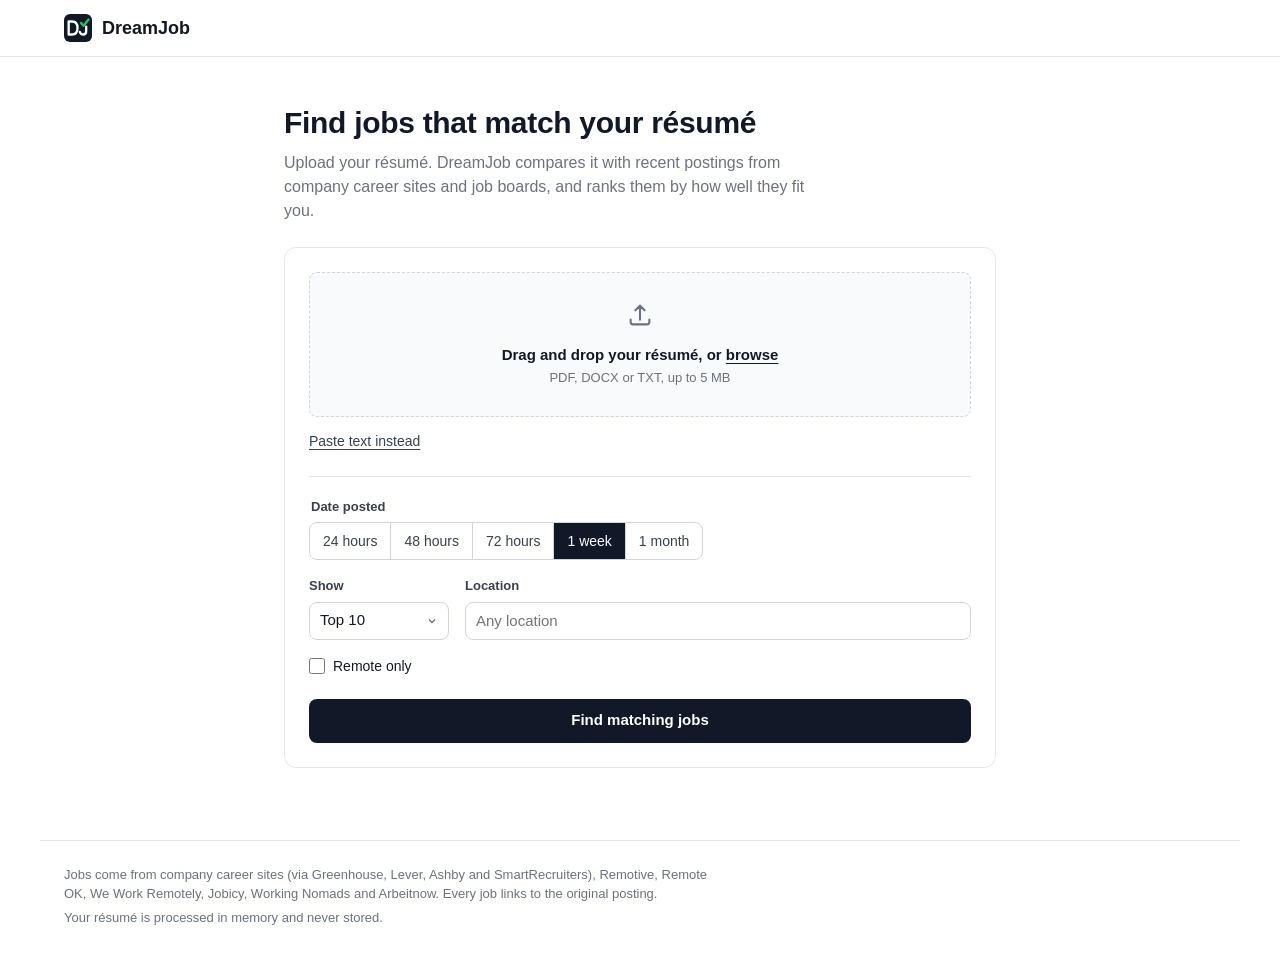
==== static/index.html @ 4cb78d2e "Initial DreamJob release" ====
<!doctype html>
<html lang="en">
<head>
  <meta charset="utf-8">
  <meta name="viewport" content="width=device-width, initial-scale=1">
  <title>DreamJob – Jobs that match your résumé</title>
  <meta name="description" content="Upload your résumé and DreamJob ranks recently posted jobs from 150+ company career sites and job boards by how well they fit you. Free, no sign-up.">
  <meta name="theme-color" content="#ffffff">
  <meta name="color-scheme" content="light">
  <meta property="og:title" content="DreamJob – Jobs that match your résumé">
  <meta property="og:description" content="Recently posted jobs, ranked against your skills and experience.">
  <meta property="og:image" content="/static/logo-512.png">
  <link rel="icon" href="/static/favicon.svg" type="image/svg+xml">
  <link rel="stylesheet" href="/static/styles.css?v=5">
</head>
<body>
  <a class="skip" href="#main">Skip to content</a>

  <header class="header">
    <div class="header-inner">
      <a class="brand" href="/" aria-label="DreamJob home">
        <img src="/static/logo.svg" width="28" height="28" alt="">
        <span>DreamJob</span>
      </a>
      <p class="index-status" id="indexStatus" aria-live="polite"></p>
    </div>
  </header>

  <main id="main">
    <!-- ======================= search ======================= -->
    <section class="search" id="searchView">
      <h1>Find jobs that match your résumé</h1>
      <p class="intro">Upload your résumé. DreamJob compares it with recent postings from company career sites and job boards, and ranks them by how well they fit you.</p>

      <form class="card" id="searchForm" novalidate>
        <div class="drop" id="drop" tabindex="0" role="button" aria-describedby="dropHint">
          <input type="file" id="file" accept=".pdf,.docx,.txt,.md" hidden>
          <svg class="drop-icon" viewBox="0 0 24 24" aria-hidden="true"><path d="M12 16V4m0 0-4 4m4-4 4 4M4 16v2a2 2 0 0 0 2 2h12a2 2 0 0 0 2-2v-2"/></svg>
          <p class="drop-title" id="dropTitle">Drag and drop your résumé, or <span class="link">browse</span></p>
          <p class="drop-hint" id="dropHint">PDF, DOCX or TXT, up to 5 MB</p>
        </div>
        <button type="button" class="text-btn" id="pasteToggle" aria-expanded="false" aria-controls="pasteWrap">Paste text instead</button>
        <div id="pasteWrap" hidden>
          <label for="pasteText" class="sr-only">Résumé text</label>
          <textarea id="pasteText" rows="7" placeholder="Paste the full text of your résumé"></textarea>
        </div>

        <div class="filters-form" data-filters="search"></div>

        <p class="error" id="formError" role="alert" hidden></p>
        <button type="submit" class="btn btn-primary btn-block" id="submitBtn">Find matching jobs</button>
      </form>
      <p class="sources-note" id="sourcesNote"></p>
    </section>

    <!-- ======================= loading ======================= -->
    <section class="loading" id="loadingView" hidden aria-live="polite">
      <div class="spinner" aria-hidden="true"></div>
      <p id="loadingText">Reading your résumé…</p>
    </section>

    <!-- ======================= results ======================= -->
    <section id="resultsView" hidden>
      <div class="filterbar">
        <div class="filterbar-inner">
          <div class="filters-bar" data-filters="results"></div>
          <button type="button" class="btn btn-secondary" id="restartBtn">New résumé</button>
        </div>
      </div>

      <div class="results-layout">
        <div class="results">
          <div class="results-head">
            <h2 id="resultsTitle">Matching jobs</h2>
            <p class="muted" id="resultsMeta"></p>
            <p class="muted small" id="resultsSources"></p>
          </div>
          <p class="error" id="resultsError" role="alert" hidden></p>
          <div class="updating" id="updating" hidden><span class="spinner spinner-sm" aria-hidden="true"></span>Updating results…</div>
          <ol class="job-list" id="jobList"></ol>
          <div class="empty" id="emptyState" hidden></div>
        </div>

        <aside class="side">
          <section class="card side-card" aria-labelledby="profileTitle">
            <h3 id="profileTitle">Your profile</h3>
            <p class="muted small">Taken from your résumé. Edit it and update the results.</p>
            <label class="field">
              <span class="label">Target role</span>
              <input id="roleInput" type="text" maxlength="80" placeholder="e.g. Data analyst">
            </label>
            <label class="field">
              <span class="label">Years of experience</span>
              <input id="yearsInput" type="number" min="0" max="50" step="0.5">
            </label>
            <div class="field">
              <span class="label" id="skillsLabel">Skills <span class="muted" id="skillCount"></span></span>
              <ul class="chips" id="skillChips" aria-labelledby="skillsLabel"></ul>
              <form class="inline-form" id="addSkillForm">
                <label for="addSkill" class="sr-only">Add a skill</label>
                <input id="addSkill" list="skillList" placeholder="Add a skill" maxlength="60">
                <datalist id="skillList"></datalist>
                <button type="submit" class="btn btn-secondary">Add</button>
              </form>
            </div>
            <button type="button" class="btn btn-primary btn-block" id="updateBtn">Update results</button>
          </section>

          <section class="card side-card" aria-labelledby="elsewhereTitle">
            <h3 id="elsewhereTitle">Search other job sites</h3>
            <p class="muted small" id="elsewhereHint">The same search, opened on each site with its own date filter.</p>
            <ul class="ext-links" id="extLinks"></ul>
          </section>
        </aside>
      </div>
    </section>
  </main>

  <footer class="footer">
    <p>Jobs come from company career sites (via Greenhouse, Lever, Ashby and SmartRecruiters), Remotive, Remote OK, We Work Remotely, Jobicy, Working Nomads and Arbeitnow. Every job links to the original posting.</p>
    <p>Your résumé is processed in memory and never stored.</p>
  </footer>

  <template id="filtersTpl">
    <fieldset class="seg-group">
      <legend class="label">Date posted</legend>
      <div class="seg" data-name="window">
        <label><input type="radio" value="24h"><span>24 hours</span></label>
        <label><input type="radio" value="48h"><span>48 hours</span></label>
        <label><input type="radio" value="72h"><span>72 hours</span></label>
        <label><input type="radio" value="1w"><span>1 week</span></label>
        <label><input type="radio" value="1m"><span>1 month</span></label>
      </div>
    </fieldset>
    <label class="field field-top">
      <span class="label">Show</span>
      <select data-name="top">
        <option value="3">Top 3</option>
        <option value="10">Top 10</option>
        <option value="20">Top 20</option>
        <option value="30">Top 30</option>
      </select>
    </label>
    <div class="field field-loc">
      <span class="label">Location</span>
      <div class="inline-form">
        <input type="text" data-name="location" maxlength="80" placeholder="Any location" aria-label="Location">
        <button type="button" class="btn btn-secondary" data-act="apply-location">Apply</button>
      </div>
    </div>
    <label class="check">
      <input type="checkbox" data-name="remote_only">
      <span>Remote only</span>
    </label>
  </template>

  <script src="/static/app.js?v=5" defer></script>
</body>
</html>
---- static/styles.css ----
/* DreamJob: clean, neutral interface. One accent colour (green) is used only for match scores. */
:root {
  --text: #111827;
  --text-2: #374151;
  --muted: #6B7280;
  --border: #E5E7EB;
  --border-strong: #D1D5DB;
  --bg: #FFFFFF;
  --subtle: #F9FAFB;
  --hover: #F3F4F6;
  --accent: #15803D;
  --accent-bg: #F0FDF4;
  --danger: #B91C1C;
  --radius: 8px;
  --font: -apple-system, BlinkMacSystemFont, "Segoe UI", Roboto, "Helvetica Neue", Arial, sans-serif;
  color-scheme: light;
}

*, *::before, *::after { box-sizing: border-box; }
html { -webkit-text-size-adjust: 100%; }
body { margin: 0; background: var(--bg); color: var(--text); font: 400 15px/1.5 var(--font); -webkit-font-smoothing: antialiased; }
h1, h2, h3 { margin: 0; color: var(--text); letter-spacing: -0.01em; }
a { color: inherit; }
button, input, select, textarea { font: inherit; color: inherit; }
[hidden] { display: none !important; }
.sr-only { position: absolute; width: 1px; height: 1px; overflow: hidden; clip: rect(0 0 0 0); white-space: nowrap; }
.skip { position: absolute; left: -999px; top: 8px; background: var(--bg); padding: 8px 12px; border: 1px solid var(--border); border-radius: var(--radius); z-index: 50; }
.skip:focus { left: 16px; }
:focus-visible { outline: 2px solid var(--text); outline-offset: 2px; }
.muted { color: var(--muted); }
.small { font-size: 13px; }

/* ------------------------------------------------ header */
.header { border-bottom: 1px solid var(--border); background: var(--bg); }
.header-inner { max-width: 1200px; margin: 0 auto; padding: 14px 24px; display: flex; align-items: center; justify-content: space-between; gap: 16px; }
.brand { display: inline-flex; align-items: center; gap: 10px; text-decoration: none; font-weight: 700; font-size: 18px; }
.index-status { margin: 0; color: var(--muted); font-size: 13px; text-align: right; }

main { min-height: calc(100vh - 160px); }

/* ------------------------------------------------ controls */
.btn {
  display: inline-flex; align-items: center; justify-content: center; gap: 6px;
  height: 38px; padding: 0 14px; border-radius: var(--radius); border: 1px solid transparent;
  font-size: 14px; font-weight: 600; cursor: pointer; text-decoration: none; white-space: nowrap;
  transition: background-color .12s, border-color .12s;
}
.btn-primary { background: var(--text); color: #fff; }
.btn-primary:hover { background: #000; }
.btn-primary:disabled { opacity: .55; cursor: progress; }
.btn-secondary { background: var(--bg); border-color: var(--border-strong); color: var(--text); }
.btn-secondary:hover { background: var(--hover); }
.btn-block { width: 100%; height: 44px; font-size: 15px; }
.text-btn { background: none; border: 0; padding: 4px 0; cursor: pointer; color: var(--text-2); font-size: 14px; font-weight: 500; text-decoration: underline; text-underline-offset: 3px; }
.text-btn:hover { color: var(--text); }

.label { display: block; font-size: 13px; font-weight: 600; color: var(--text-2); margin-bottom: 6px; }
.field { display: block; margin: 0; }
input[type="text"], input[type="number"], select, textarea {
  width: 100%; height: 38px; padding: 0 10px; border: 1px solid var(--border-strong);
  border-radius: var(--radius); background: var(--bg);
}
textarea { height: auto; padding: 10px; resize: vertical; min-height: 140px; margin-top: 8px; }
select { padding-right: 28px; cursor: pointer; appearance: none;
  background: var(--bg) url("data:image/svg+xml,%3Csvg xmlns='http://www.w3.org/2000/svg' width='12' height='12' viewBox='0 0 24 24' fill='none' stroke='%236B7280' stroke-width='2.5'%3E%3Cpath d='m6 9 6 6 6-6'/%3E%3C/svg%3E") no-repeat right 10px center; }
input:focus, select:focus, textarea:focus { outline: none; border-color: var(--text); box-shadow: 0 0 0 1px var(--text); }
.inline-form { display: flex; gap: 8px; }
.inline-form input { flex: 1; min-width: 0; }

.check { display: inline-flex; align-items: center; gap: 8px; font-size: 14px; font-weight: 500; cursor: pointer; height: 38px; }
.check input { width: 16px; height: 16px; accent-color: var(--text); cursor: pointer; margin: 0; }

/* segmented control */
.seg-group { border: 0; padding: 0; margin: 0; min-width: 0; }
.seg { display: inline-flex; border: 1px solid var(--border-strong); border-radius: var(--radius); overflow: hidden; max-width: 100%; overflow-x: auto; }
.seg label { position: relative; flex: none; }
.seg input { position: absolute; opacity: 0; inset: 0; margin: 0; cursor: pointer; }
.seg span { display: block; padding: 0 13px; line-height: 36px; font-size: 14px; font-weight: 500; color: var(--text-2); border-left: 1px solid var(--border-strong); white-space: nowrap; }
.seg label:first-child span { border-left: 0; }
.seg label:hover span { background: var(--hover); }
.seg input:checked + span { background: var(--text); color: #fff; }
.seg input:focus-visible + span { outline: 2px solid var(--text); outline-offset: -4px; }

.error { margin: 12px 0 0; padding: 10px 12px; border-radius: var(--radius); background: #FEF2F2; border: 1px solid #FECACA; color: var(--danger); font-size: 14px; }

/* ------------------------------------------------ search page */
.search { max-width: 760px; margin: 0 auto; padding: 48px 24px 56px; }
.search h1 { font-size: 30px; font-weight: 700; line-height: 1.2; }
.intro { color: var(--muted); font-size: 16px; margin: 10px 0 24px; max-width: 62ch; }
.card { background: var(--bg); border: 1px solid var(--border); border-radius: 12px; padding: 24px; }
.drop {
  border: 1.5px dashed var(--border-strong); border-radius: var(--radius); background: var(--subtle);
  padding: 28px 16px; text-align: center; cursor: pointer; transition: border-color .12s, background-color .12s;
}
.drop:hover, .drop.over { border-color: var(--text); background: var(--hover); }
.drop.has-file { border-style: solid; border-color: var(--accent); background: var(--accent-bg); }
.drop-icon { width: 28px; height: 28px; fill: none; stroke: var(--muted); stroke-width: 1.8; stroke-linecap: round; stroke-linejoin: round; }
.drop.has-file .drop-icon { stroke: var(--accent); }
.drop-title { margin: 8px 0 2px; font-weight: 600; overflow-wrap: anywhere; }
.drop-title .link { text-decoration: underline; text-underline-offset: 3px; }
.drop-hint { margin: 0; color: var(--muted); font-size: 13px; }
#pasteToggle { margin-top: 10px; }

.filters-form { display: grid; grid-template-columns: 140px 1fr; gap: 16px 16px; margin: 20px 0 4px; padding-top: 20px; border-top: 1px solid var(--border); }
.filters-form .seg-group { grid-column: 1 / -1; }
.filters-form .check { grid-column: 1 / -1; height: auto; }
.sources-note { color: var(--muted); font-size: 13px; margin: 16px 2px 0; }
.search .btn-primary { margin-top: 18px; }

/* ------------------------------------------------ loading */
.loading { padding: 120px 24px; text-align: center; color: var(--muted); }
.spinner { width: 28px; height: 28px; border: 3px solid var(--border); border-top-color: var(--text); border-radius: 50%; margin: 0 auto 14px; animation: spin .8s linear infinite; }
.spinner-sm { width: 14px; height: 14px; border-width: 2px; margin: 0; display: inline-block; }
@keyframes spin { to { transform: rotate(360deg); } }

/* ------------------------------------------------ results */
.filterbar { border-bottom: 1px solid var(--border); background: var(--bg); position: sticky; top: 0; z-index: 10; }
.filterbar-inner { max-width: 1200px; margin: 0 auto; padding: 12px 24px; display: flex; align-items: flex-end; gap: 16px; }
.filters-bar { display: flex; align-items: flex-end; gap: 14px; flex-wrap: wrap; flex: 1; min-width: 0; }
.filters-bar .field-top { width: 110px; }
.filters-bar .field-loc { width: 280px; }
#restartBtn { flex: none; }

.results-layout { max-width: 1200px; margin: 0 auto; padding: 24px; display: grid; grid-template-columns: minmax(0, 1fr) 320px; gap: 32px; align-items: start; }
.results-head { margin-bottom: 16px; }
.results-head h2 { font-size: 22px; font-weight: 700; }
.results-head p { margin: 4px 0 0; }
.updating { display: flex; align-items: center; gap: 8px; color: var(--muted); font-size: 14px; margin-bottom: 10px; }
.job-list.is-updating { opacity: .5; pointer-events: none; }

.job-list { list-style: none; margin: 0; padding: 0; display: grid; gap: 12px; }
.job { border: 1px solid var(--border); border-radius: 10px; padding: 18px 20px; background: var(--bg); }
.job:hover { border-color: var(--border-strong); }
.job-top { display: flex; justify-content: space-between; align-items: flex-start; gap: 16px; }
.job h3 { font-size: 16px; font-weight: 650; line-height: 1.35; }
.job h3 a { text-decoration: none; }
.job h3 a:hover { text-decoration: underline; text-underline-offset: 3px; }
.company { margin: 3px 0 0; color: var(--text-2); font-size: 14px; }
.company b { font-weight: 600; color: var(--text); }
.score { flex: none; font-size: 13px; font-weight: 700; padding: 4px 10px; border-radius: 999px; background: var(--hover); color: var(--text-2); white-space: nowrap; }
.score.strong { background: var(--accent-bg); color: var(--accent); }
.meta { margin: 8px 0 0; display: flex; flex-wrap: wrap; gap: 4px 16px; color: var(--muted); font-size: 13px; }
.meta .posted { color: var(--text-2); font-weight: 500; }
.badge { display: inline-block; font-size: 12px; font-weight: 600; padding: 1px 7px; border: 1px solid var(--border-strong); border-radius: 4px; color: var(--text-2); margin-left: 6px; vertical-align: 1px; }
.why { margin: 10px 0 0; font-size: 13.5px; color: var(--text-2); }
.skills { margin: 10px 0 0; display: flex; flex-wrap: wrap; gap: 6px; align-items: center; font-size: 13px; }
.skill { padding: 2px 8px; border-radius: 4px; background: var(--hover); color: var(--text); }
.skill::before { content: "✓ "; color: var(--accent); font-weight: 700; }
.missing { font-size: 13px; color: var(--muted); margin: 6px 0 0; }
.job-actions { margin-top: 14px; display: flex; align-items: center; gap: 16px; }
.job-actions .btn { height: 34px; }
.desc { margin: 10px 0 0; font-size: 14px; color: var(--text-2); max-width: 75ch; }

.empty { border: 1px dashed var(--border-strong); border-radius: 10px; padding: 40px 24px; text-align: center; }
.empty h3 { font-size: 17px; }
.empty p { color: var(--muted); margin: 6px auto 16px; max-width: 48ch; }
.empty .btn { margin: 4px; }

.side { display: grid; gap: 16px; position: sticky; top: 92px; }
.side-card { padding: 18px; display: grid; gap: 14px; }
.side-card h3 { font-size: 15px; font-weight: 700; }
.side-card > p { margin: -8px 0 0; }
.chips { list-style: none; margin: 0 0 8px; padding: 0; display: flex; flex-wrap: wrap; gap: 6px; max-height: 220px; overflow: auto; }
.chips li { display: inline-flex; align-items: center; gap: 2px; padding: 2px 2px 2px 8px; border: 1px solid var(--border); border-radius: 4px; font-size: 13px; background: var(--subtle); }
.chips button { width: 20px; height: 20px; border: 0; background: none; border-radius: 3px; color: var(--muted); cursor: pointer; font-size: 15px; line-height: 1; }
.chips button:hover { background: var(--border); color: var(--text); }
.ext-links { list-style: none; margin: 0; padding: 0; display: grid; gap: 8px; }
.ext-links a { display: flex; justify-content: space-between; align-items: center; padding: 9px 12px; border: 1px solid var(--border); border-radius: var(--radius); text-decoration: none; font-size: 14px; font-weight: 500; }
.ext-links a:hover { background: var(--hover); border-color: var(--border-strong); }
.ext-links a span { color: var(--muted); font-size: 12px; font-weight: 400; }

/* ------------------------------------------------ footer */
.footer { border-top: 1px solid var(--border); color: var(--muted); font-size: 13px; padding: 20px 24px 28px; max-width: 1200px; margin: 0 auto; }
.footer p { margin: 4px 0; max-width: 90ch; }

/* ------------------------------------------------ responsive */
@media (max-width: 1000px) {
  .results-layout { grid-template-columns: 1fr; }
  .side { position: static; }
  .filterbar { position: static; }
  .filterbar-inner { flex-direction: column; align-items: stretch; }
  .filters-bar .field-loc { width: 100%; }
}
@media (max-width: 600px) {
  .header-inner, .results-layout, .filterbar-inner { padding-left: 16px; padding-right: 16px; }
  .search { padding: 28px 16px 40px; }
  .search h1 { font-size: 24px; }
  .card { padding: 16px; }
  .index-status { max-width: 18ch; font-size: 12px; }
  .filters-form { grid-template-columns: 1fr; }
  .seg { display: grid; grid-template-columns: repeat(5, 1fr); width: 100%; }
  .seg span { padding: 0 4px; font-size: 13px; text-align: center; }
  .filters-bar { display: grid; grid-template-columns: 1fr 1fr; gap: 12px; }
  .filters-bar .seg-group, .filters-bar .field-loc { grid-column: 1 / -1; }
  .filters-bar .field-top { width: auto; }
  .filters-bar .check { align-self: end; }
  #restartBtn { align-self: flex-start; }
  .index-status .upd { display: none; }
  .job { padding: 16px; }
  .job-top { flex-direction: column-reverse; gap: 6px; }
}
@media (prefers-reduced-motion: reduce) { .spinner { animation-duration: 2s; } }
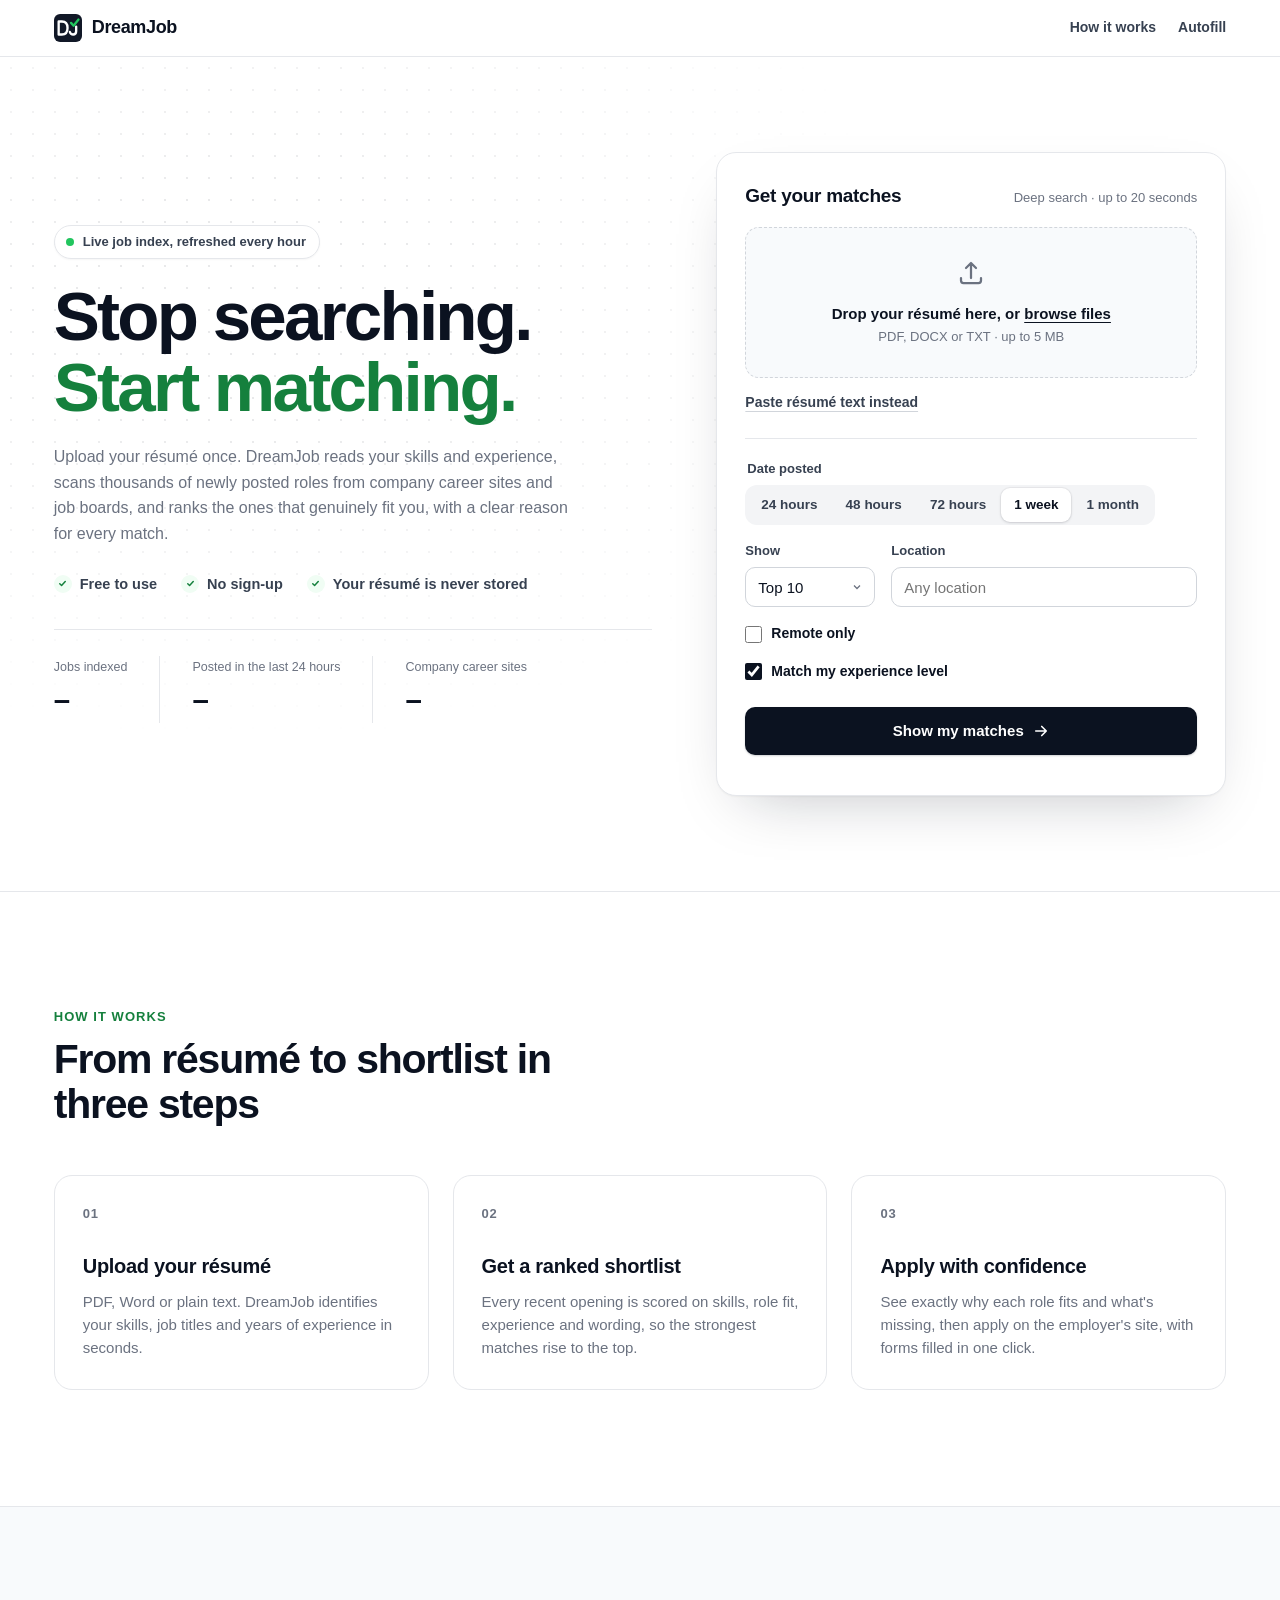
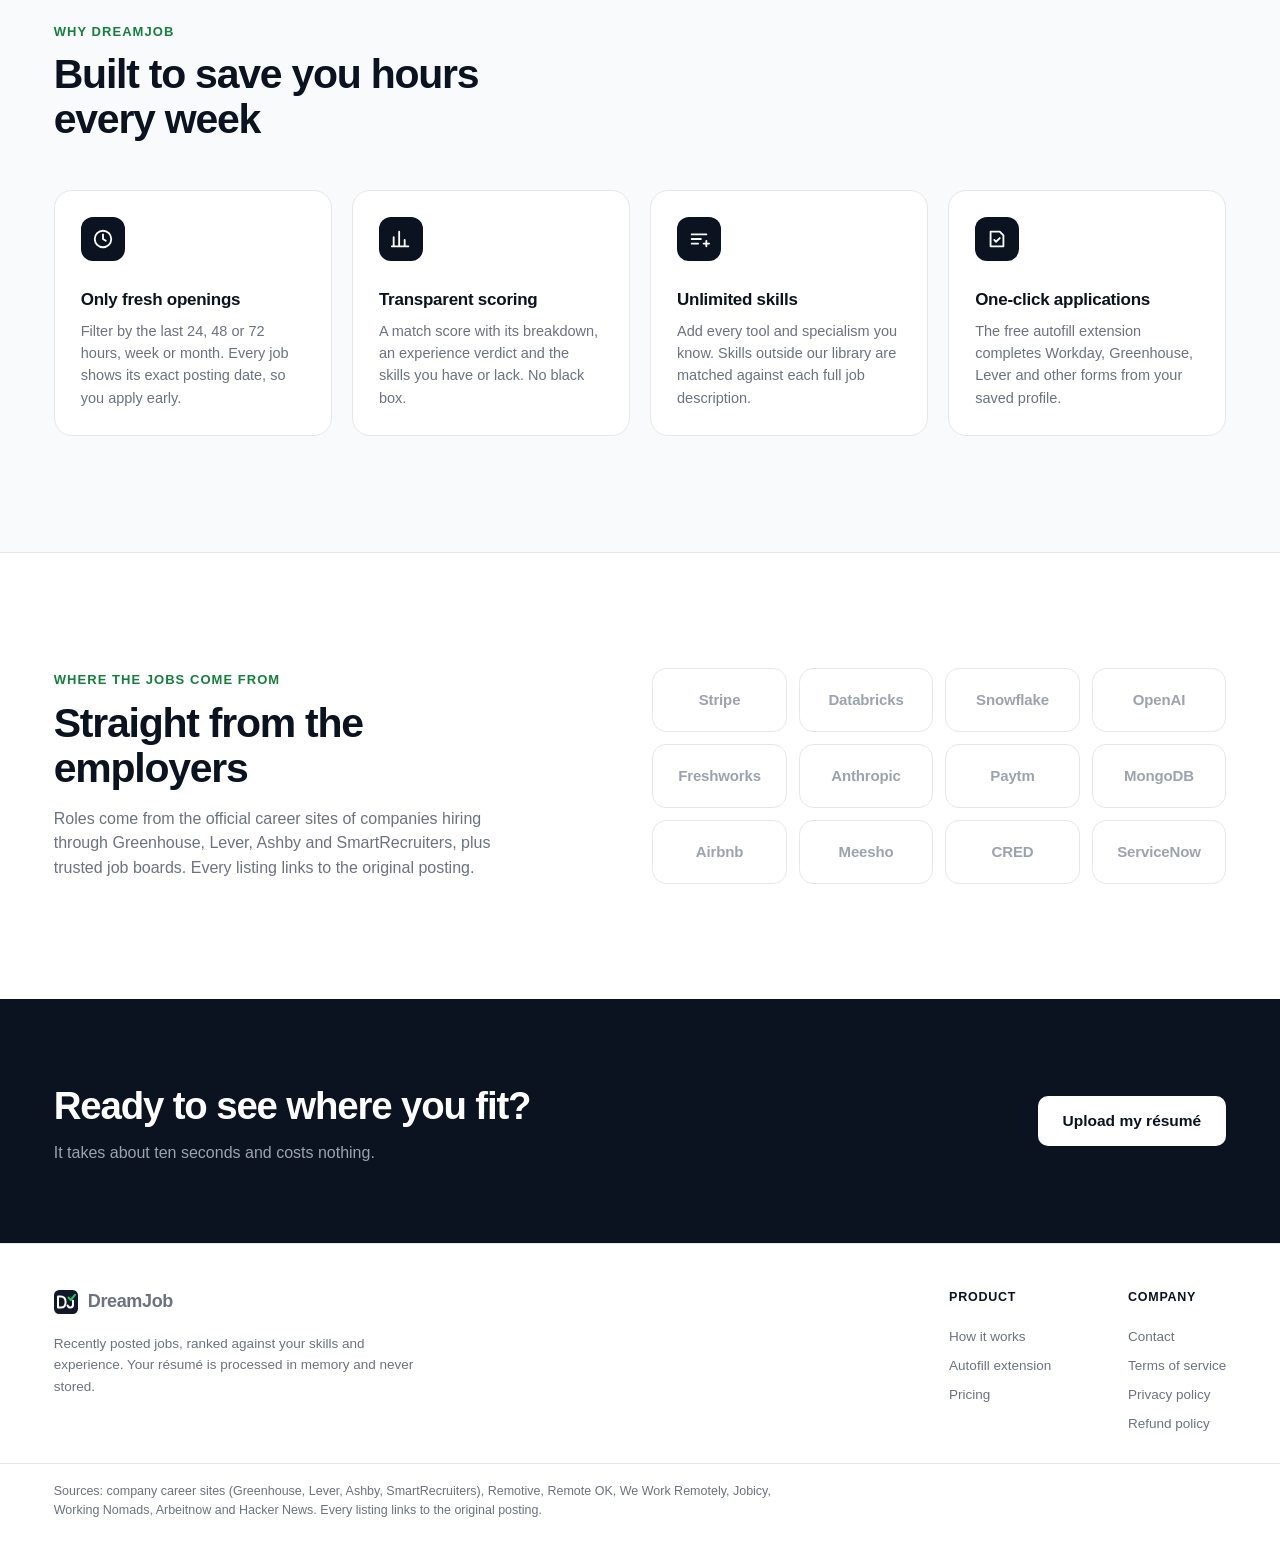
==== commit eb231591: "DreamJob 2.0: deep search across job portals, experience matching, new landing page, autofill, payme" ====
--- a/static/index.html
+++ b/static/index.html
@@ -4,14 +4,14 @@
   <meta charset="utf-8">
   <meta name="viewport" content="width=device-width, initial-scale=1">
   <title>DreamJob – Jobs that match your résumé</title>
-  <meta name="description" content="Upload your résumé and DreamJob ranks recently posted jobs from 150+ company career sites and job boards by how well they fit you. Free, no sign-up.">
+  <meta name="description" content="Upload your résumé and DreamJob ranks recently posted jobs from 180+ company career sites and job boards by how well they fit you. Free, no sign-up.">
   <meta name="theme-color" content="#ffffff">
   <meta name="color-scheme" content="light">
   <meta property="og:title" content="DreamJob – Jobs that match your résumé">
   <meta property="og:description" content="Recently posted jobs, ranked against your skills and experience.">
   <meta property="og:image" content="/static/logo-512.png">
   <link rel="icon" href="/static/favicon.svg" type="image/svg+xml">
-  <link rel="stylesheet" href="/static/styles.css?v=5">
+  <link rel="stylesheet" href="/static/styles.css?v=8">
 </head>
 <body>
   <a class="skip" href="#main">Skip to content</a>
@@ -23,40 +23,138 @@
         <span>DreamJob</span>
       </a>
       <p class="index-status" id="indexStatus" aria-live="polite"></p>
+      <nav class="nav" aria-label="Main">
+        <a href="/#how" class="nav-hide-sm">How it works</a>
+        <a href="/autofill">Autofill</a>
+        <a href="/pricing" id="pricingLink" hidden>Pricing</a>
+        <button type="button" class="btn btn-secondary btn-sm" id="proBtn" hidden>Upgrade to Pro</button>
+        <span class="pro-badge" id="proBadge" hidden></span>
+      </nav>
     </div>
   </header>
 
   <main id="main">
-    <!-- ======================= search ======================= -->
-    <section class="search" id="searchView">
-      <h1>Find jobs that match your résumé</h1>
-      <p class="intro">Upload your résumé. DreamJob compares it with recent postings from company career sites and job boards, and ranks them by how well they fit you.</p>
-
-      <form class="card" id="searchForm" novalidate>
-        <div class="drop" id="drop" tabindex="0" role="button" aria-describedby="dropHint">
-          <input type="file" id="file" accept=".pdf,.docx,.txt,.md" hidden>
-          <svg class="drop-icon" viewBox="0 0 24 24" aria-hidden="true"><path d="M12 16V4m0 0-4 4m4-4 4 4M4 16v2a2 2 0 0 0 2 2h12a2 2 0 0 0 2-2v-2"/></svg>
-          <p class="drop-title" id="dropTitle">Drag and drop your résumé, or <span class="link">browse</span></p>
-          <p class="drop-hint" id="dropHint">PDF, DOCX or TXT, up to 5 MB</p>
-        </div>
-        <button type="button" class="text-btn" id="pasteToggle" aria-expanded="false" aria-controls="pasteWrap">Paste text instead</button>
-        <div id="pasteWrap" hidden>
-          <label for="pasteText" class="sr-only">Résumé text</label>
-          <textarea id="pasteText" rows="7" placeholder="Paste the full text of your résumé"></textarea>
-        </div>
-
-        <div class="filters-form" data-filters="search"></div>
-
-        <p class="error" id="formError" role="alert" hidden></p>
-        <button type="submit" class="btn btn-primary btn-block" id="submitBtn">Find matching jobs</button>
-      </form>
-      <p class="sources-note" id="sourcesNote"></p>
-    </section>
+    <!-- ======================= landing + search ======================= -->
+    <div id="searchView">
+      <section class="hero">
+        <div class="container hero-grid">
+          <div class="hero-copy">
+            <p class="eyebrow anim" style="--d:0"><span class="live-dot" aria-hidden="true"></span><span id="heroLive">Live job index, refreshed every hour</span></p>
+            <h1 class="anim" style="--d:1">Stop searching.<br><span class="h1-accent">Start matching.</span></h1>
+            <p class="lead anim" style="--d:2">Upload your résumé once. DreamJob reads your skills and experience, scans thousands of newly posted roles from company career sites and job boards, and ranks the ones that genuinely fit you, with a clear reason for every match.</p>
+            <ul class="trust anim" style="--d:3">
+              <li>Free to use</li>
+              <li>No sign-up</li>
+              <li>Your résumé is never stored</li>
+            </ul>
+            <dl class="stats anim" style="--d:4">
+              <div><dt>Jobs indexed</dt><dd id="statJobs">–</dd></div>
+              <div><dt>Posted in the last 24 hours</dt><dd id="statToday">–</dd></div>
+              <div><dt>Company career sites</dt><dd id="statCompanies">–</dd></div>
+            </dl>
+          </div>
+
+          <form class="card search-card anim" style="--d:2" id="searchForm" novalidate aria-labelledby="formTitle">
+            <div class="card-head-row">
+              <h2 id="formTitle">Get your matches</h2>
+              <span class="muted small">Deep search · up to 20 seconds</span>
+            </div>
+            <div class="drop" id="drop" tabindex="0" role="button" aria-describedby="dropHint">
+              <input type="file" id="file" accept=".pdf,.docx,.txt,.md" hidden>
+              <svg class="drop-icon" viewBox="0 0 24 24" aria-hidden="true"><path d="M12 16V4m0 0-4 4m4-4 4 4M4 16v2a2 2 0 0 0 2 2h12a2 2 0 0 0 2-2v-2"/></svg>
+              <p class="drop-title" id="dropTitle">Drop your résumé here, or <span class="link">browse files</span></p>
+              <p class="drop-hint" id="dropHint">PDF, DOCX or TXT · up to 5 MB</p>
+            </div>
+            <button type="button" class="text-btn" id="pasteToggle" aria-expanded="false" aria-controls="pasteWrap">Paste résumé text instead</button>
+            <div id="pasteWrap" hidden>
+              <label for="pasteText" class="sr-only">Résumé text</label>
+              <textarea id="pasteText" rows="7" placeholder="Paste the full text of your résumé"></textarea>
+            </div>
+
+            <div class="filters-form" data-filters="search"></div>
+
+            <p class="error" id="formError" role="alert" hidden></p>
+            <button type="submit" class="btn btn-primary btn-block btn-arrow" id="submitBtn"><span>Show my matches</span>
+              <svg viewBox="0 0 24 24" aria-hidden="true"><path d="M5 12h14m-6-6 6 6-6 6"/></svg></button>
+            <p class="sources-note" id="sourcesNote"></p>
+          </form>
+        </div>
+      </section>
+
+      <section class="section" id="how" aria-labelledby="howTitle">
+        <div class="container">
+          <p class="kicker reveal">How it works</p>
+          <h2 class="section-title reveal" id="howTitle">From résumé to shortlist in three steps</h2>
+          <ol class="steps">
+            <li class="step reveal"><span class="step-num">01</span><h3>Upload your résumé</h3>
+              <p>PDF, Word or plain text. DreamJob identifies your skills, job titles and years of experience in seconds.</p></li>
+            <li class="step reveal"><span class="step-num">02</span><h3>Get a ranked shortlist</h3>
+              <p>Every recent opening is scored on skills, role fit, experience and wording, so the strongest matches rise to the top.</p></li>
+            <li class="step reveal"><span class="step-num">03</span><h3>Apply with confidence</h3>
+              <p>See exactly why each role fits and what's missing, then apply on the employer's site, with forms filled in one click.</p></li>
+          </ol>
+        </div>
+      </section>
+
+      <section class="section section-alt" aria-labelledby="featTitle">
+        <div class="container">
+          <p class="kicker reveal">Why DreamJob</p>
+          <h2 class="section-title reveal" id="featTitle">Built to save you hours every week</h2>
+          <div class="features">
+            <article class="feature reveal">
+              <svg viewBox="0 0 24 24" aria-hidden="true"><circle cx="12" cy="12" r="9"/><path d="M12 7v5l3 2"/></svg>
+              <h3>Only fresh openings</h3>
+              <p>Filter by the last 24, 48 or 72 hours, week or month. Every job shows its exact posting date, so you apply early.</p>
+            </article>
+            <article class="feature reveal">
+              <svg viewBox="0 0 24 24" aria-hidden="true"><path d="M4 20V10m6 10V4m6 16v-7m4 7H2"/></svg>
+              <h3>Transparent scoring</h3>
+              <p>A match score with its breakdown, an experience verdict and the skills you have or lack. No black box.</p>
+            </article>
+            <article class="feature reveal">
+              <svg viewBox="0 0 24 24" aria-hidden="true"><path d="M4 7h16M4 12h10M4 17h7m9-3v6m-3-3h6"/></svg>
+              <h3>Unlimited skills</h3>
+              <p>Add every tool and specialism you know. Skills outside our library are matched against each full job description.</p>
+            </article>
+            <article class="feature reveal">
+              <svg viewBox="0 0 24 24" aria-hidden="true"><path d="M5 4h10l4 4v12H5z"/><path d="m9 13 2 2 4-4"/></svg>
+              <h3>One-click applications</h3>
+              <p>The free autofill extension completes Workday, Greenhouse, Lever and other forms from your saved profile.</p>
+            </article>
+          </div>
+        </div>
+      </section>
+
+      <section class="section" aria-labelledby="srcTitle">
+        <div class="container sources-band reveal">
+          <div>
+            <p class="kicker">Where the jobs come from</p>
+            <h2 class="section-title" id="srcTitle">Straight from the employers</h2>
+            <p class="muted">Roles come from the official career sites of companies hiring through Greenhouse, Lever, Ashby and SmartRecruiters, plus trusted job boards. Every listing links to the original posting.</p>
+          </div>
+          <ul class="logo-cloud" aria-label="Examples of companies">
+            <li>Stripe</li><li>Databricks</li><li>Snowflake</li><li>OpenAI</li><li>Freshworks</li><li>Anthropic</li>
+            <li>Paytm</li><li>MongoDB</li><li>Airbnb</li><li>Meesho</li><li>CRED</li><li>ServiceNow</li>
+          </ul>
+        </div>
+      </section>
+
+      <section class="cta-band">
+        <div class="container cta-inner reveal">
+          <div>
+            <h2>Ready to see where you fit?</h2>
+            <p>It takes about ten seconds and costs nothing.</p>
+          </div>
+          <a class="btn btn-light btn-lg" href="#searchForm" id="ctaBtn">Upload my résumé</a>
+        </div>
+      </section>
+    </div>
 
     <!-- ======================= loading ======================= -->
     <section class="loading" id="loadingView" hidden aria-live="polite">
-      <div class="spinner" aria-hidden="true"></div>
-      <p id="loadingText">Reading your résumé…</p>
+      <div class="loader" aria-hidden="true"><span></span><span></span><span></span></div>
+      <p class="loading-title" id="loadingText">Analysing your résumé…</p>
+      <p class="muted small">Matching your profile against thousands of recent openings</p>
     </section>
 
     <!-- ======================= results ======================= -->
@@ -64,19 +162,19 @@
       <div class="filterbar">
         <div class="filterbar-inner">
           <div class="filters-bar" data-filters="results"></div>
-          <button type="button" class="btn btn-secondary" id="restartBtn">New résumé</button>
+          <button type="button" class="btn btn-secondary" id="restartBtn">Upload another résumé</button>
         </div>
       </div>
 
       <div class="results-layout">
         <div class="results">
           <div class="results-head">
-            <h2 id="resultsTitle">Matching jobs</h2>
+            <h2 id="resultsTitle">Your matches</h2>
             <p class="muted" id="resultsMeta"></p>
             <p class="muted small" id="resultsSources"></p>
           </div>
           <p class="error" id="resultsError" role="alert" hidden></p>
-          <div class="updating" id="updating" hidden><span class="spinner spinner-sm" aria-hidden="true"></span>Updating results…</div>
+          <div class="updating" id="updating" hidden><span class="spinner spinner-sm" aria-hidden="true"></span>Refreshing your matches…</div>
           <ol class="job-list" id="jobList"></ol>
           <div class="empty" id="emptyState" hidden></div>
         </div>
@@ -84,7 +182,7 @@
         <aside class="side">
           <section class="card side-card" aria-labelledby="profileTitle">
             <h3 id="profileTitle">Your profile</h3>
-            <p class="muted small">Taken from your résumé. Edit it and update the results.</p>
+            <p class="muted small">Extracted from your résumé. Refine it to sharpen your matches.</p>
             <label class="field">
               <span class="label">Target role</span>
               <input id="roleInput" type="text" maxlength="80" placeholder="e.g. Data analyst">
@@ -94,21 +192,31 @@
               <input id="yearsInput" type="number" min="0" max="50" step="0.5">
             </label>
             <div class="field">
-              <span class="label" id="skillsLabel">Skills <span class="muted" id="skillCount"></span></span>
+              <div class="label-row">
+                <span class="label" id="skillsLabel">Skills <span class="muted" id="skillCount"></span></span>
+                <button type="button" class="text-btn small" id="clearSkills">Clear all</button>
+              </div>
               <ul class="chips" id="skillChips" aria-labelledby="skillsLabel"></ul>
               <form class="inline-form" id="addSkillForm">
-                <label for="addSkill" class="sr-only">Add a skill</label>
-                <input id="addSkill" list="skillList" placeholder="Add a skill" maxlength="60">
+                <label for="addSkill" class="sr-only">Add skills</label>
+                <input id="addSkill" list="skillList" placeholder="Add skills, separated by commas" maxlength="600" autocomplete="off">
                 <datalist id="skillList"></datalist>
                 <button type="submit" class="btn btn-secondary">Add</button>
               </form>
+              <p class="muted small hint">Add as many as you like. Skills outside our library are matched against each full job description.</p>
             </div>
-            <button type="button" class="btn btn-primary btn-block" id="updateBtn">Update results</button>
+            <button type="button" class="btn btn-primary btn-block" id="updateBtn">Apply changes</button>
           </section>
 
+          <section class="card side-card" aria-labelledby="fillTitle">
+            <h3 id="fillTitle">Apply faster</h3>
+            <p class="muted small">DreamJob Autofill completes Workday, Greenhouse and Lever applications from your saved profile in one click. Free for Chrome and Edge.</p>
+            <a class="btn btn-secondary" href="/autofill">Get the extension</a>
+          </section>
+
           <section class="card side-card" aria-labelledby="elsewhereTitle">
-            <h3 id="elsewhereTitle">Search other job sites</h3>
-            <p class="muted small" id="elsewhereHint">The same search, opened on each site with its own date filter.</p>
+            <h3 id="elsewhereTitle">Continue on other job sites</h3>
+            <p class="muted small" id="elsewhereHint">Your search, opened on each site with the matching date filter.</p>
             <ul class="ext-links" id="extLinks"></ul>
           </section>
         </aside>
@@ -117,9 +225,49 @@
   </main>
 
   <footer class="footer">
-    <p>Jobs come from company career sites (via Greenhouse, Lever, Ashby and SmartRecruiters), Remotive, Remote OK, We Work Remotely, Jobicy, Working Nomads and Arbeitnow. Every job links to the original posting.</p>
-    <p>Your résumé is processed in memory and never stored.</p>
+    <div class="container footer-grid">
+      <div class="footer-brand">
+        <a class="brand" href="/"><img src="/static/logo.svg" width="24" height="24" alt=""><span>DreamJob</span></a>
+        <p>Recently posted jobs, ranked against your skills and experience. Your résumé is processed in memory and never stored.</p>
+      </div>
+      <nav class="footer-links" aria-label="Footer">
+        <div><h4>Product</h4><a href="/#how">How it works</a><a href="/autofill">Autofill extension</a><a href="/pricing">Pricing</a></div>
+        <div><h4>Company</h4><a href="/contact">Contact</a><a href="/terms">Terms of service</a><a href="/privacy">Privacy policy</a><a href="/refunds">Refund policy</a></div>
+      </nav>
+    </div>
+    <div class="container footer-note">
+      <p>Sources: company career sites (Greenhouse, Lever, Ashby, SmartRecruiters), Remotive, Remote OK, We Work Remotely, Jobicy, Working Nomads, Arbeitnow and Hacker News. Every listing links to the original posting.</p>
+    </div>
   </footer>
+
+  <!-- ======================= DreamJob Pro ======================= -->
+  <dialog class="dialog" id="proDialog" aria-labelledby="proTitle">
+    <form method="dialog" class="dialog-close"><button class="icon-btn" aria-label="Close">×</button></form>
+    <div id="proBuy">
+      <h2 id="proTitle">DreamJob Pro</h2>
+      <p class="price-line"><b id="proPrice">₹99</b> <span class="muted" id="proDays">for 30 days</span></p>
+      <ul class="ticks">
+        <li id="proTopsLine">Top 20 and Top 30 matches per search</li>
+        <li>One-time payment, no automatic renewal</li>
+        <li>UPI, cards, net banking and wallets accepted</li>
+        <li>Full refund within 7 days, no questions asked</li>
+      </ul>
+      <p class="error" id="proError" role="alert" hidden></p>
+      <button type="button" class="btn btn-primary btn-block" id="payBtn" autofocus>Pay ₹99</button>
+      <p class="muted small center">Payments are processed securely by Razorpay. DreamJob never sees your card or UPI details.
+        <a href="/refunds" target="_blank" rel="noopener">Refund policy</a></p>
+      <button type="button" class="text-btn small" id="restoreToggle" aria-expanded="false" aria-controls="restoreForm">Already purchased? Restore access</button>
+      <form id="restoreForm" class="restore" hidden novalidate>
+        <label class="field"><span class="label">Payment ID (from your Razorpay receipt email)</span>
+          <input type="text" id="restoreId" placeholder="pay_XXXXXXXXXXXX" autocomplete="off" spellcheck="false" maxlength="64"></label>
+        <label class="field"><span class="label">Email you paid with</span>
+          <input type="email" id="restoreEmail" autocomplete="email" maxlength="254"></label>
+        <button type="submit" class="btn btn-secondary" id="restoreBtn">Restore</button>
+      </form>
+    </div>
+  </dialog>
+
+  <div class="toast" id="toast" role="status" aria-live="polite" hidden></div>
 
   <template id="filtersTpl">
     <fieldset class="seg-group">
@@ -152,8 +300,12 @@
       <input type="checkbox" data-name="remote_only">
       <span>Remote only</span>
     </label>
+    <label class="check" title="Hide roles that need far more, or far less, experience than you have">
+      <input type="checkbox" data-name="exp_match">
+      <span>Match my experience level</span>
+    </label>
   </template>
 
-  <script src="/static/app.js?v=5" defer></script>
+  <script src="/static/app.js?v=9" defer></script>
 </body>
 </html>
--- a/static/styles.css
+++ b/static/styles.css
@@ -1,25 +1,29 @@
-/* DreamJob: clean, neutral interface. One accent colour (green) is used only for match scores. */
+/* DreamJob: clean, neutral interface. Ink, greys and one green accent; motion is subtle and optional. */
 :root {
-  --text: #111827;
+  --text: #0B1220;
   --text-2: #374151;
   --muted: #6B7280;
   --border: #E5E7EB;
   --border-strong: #D1D5DB;
   --bg: #FFFFFF;
-  --subtle: #F9FAFB;
+  --subtle: #F8FAFC;
   --hover: #F3F4F6;
   --accent: #15803D;
+  --accent-2: #22C55E;
   --accent-bg: #F0FDF4;
   --danger: #B91C1C;
-  --radius: 8px;
+  --radius: 10px;
+  --container: 1760px;
+  --gutter: clamp(16px, 4.2vw, 80px);
+  --ease: cubic-bezier(.2, .8, .2, 1);
   --font: -apple-system, BlinkMacSystemFont, "Segoe UI", Roboto, "Helvetica Neue", Arial, sans-serif;
   color-scheme: light;
 }
 
 *, *::before, *::after { box-sizing: border-box; }
-html { -webkit-text-size-adjust: 100%; }
-body { margin: 0; background: var(--bg); color: var(--text); font: 400 15px/1.5 var(--font); -webkit-font-smoothing: antialiased; }
-h1, h2, h3 { margin: 0; color: var(--text); letter-spacing: -0.01em; }
+html { -webkit-text-size-adjust: 100%; scroll-behavior: smooth; }
+body { margin: 0; background: var(--bg); color: var(--text); font: 400 15px/1.55 var(--font); -webkit-font-smoothing: antialiased; text-rendering: optimizeLegibility; }
+h1, h2, h3, h4 { margin: 0; color: var(--text); letter-spacing: -0.015em; }
 a { color: inherit; }
 button, input, select, textarea { font: inherit; color: inherit; }
 [hidden] { display: none !important; }
@@ -27,176 +31,375 @@
 .skip { position: absolute; left: -999px; top: 8px; background: var(--bg); padding: 8px 12px; border: 1px solid var(--border); border-radius: var(--radius); z-index: 50; }
 .skip:focus { left: 16px; }
 :focus-visible { outline: 2px solid var(--text); outline-offset: 2px; }
+::selection { background: #DCFCE7; }
 .muted { color: var(--muted); }
 .small { font-size: 13px; }
+.container { width: 100%; max-width: var(--container); margin: 0 auto; padding-left: var(--gutter); padding-right: var(--gutter); }
 
 /* ------------------------------------------------ header */
-.header { border-bottom: 1px solid var(--border); background: var(--bg); }
-.header-inner { max-width: 1200px; margin: 0 auto; padding: 14px 24px; display: flex; align-items: center; justify-content: space-between; gap: 16px; }
-.brand { display: inline-flex; align-items: center; gap: 10px; text-decoration: none; font-weight: 700; font-size: 18px; }
-.index-status { margin: 0; color: var(--muted); font-size: 13px; text-align: right; }
+.header { border-bottom: 1px solid var(--border); background: rgba(255, 255, 255, .92); backdrop-filter: saturate(1.4) blur(8px); position: relative; z-index: 20; }
+.header-inner { max-width: var(--container); margin: 0 auto; padding: 14px var(--gutter); display: flex; align-items: center; justify-content: space-between; gap: 20px; }
+.brand { display: inline-flex; align-items: center; gap: 10px; text-decoration: none; font-weight: 750; font-size: 18px; letter-spacing: -0.02em; }
+.brand img { transition: transform .4s var(--ease); }
+.brand:hover img { transform: rotate(-8deg) scale(1.06); }
+.index-status { margin: 0; color: var(--muted); font-size: 13px; text-align: right; flex: 1; }
+.nav { display: flex; align-items: center; gap: 22px; font-size: 14px; flex: none; }
+.nav a { text-decoration: none; color: var(--text-2); font-weight: 550; position: relative; }
+.nav a::after { content: ""; position: absolute; left: 0; right: 0; bottom: -4px; height: 1.5px; background: var(--text); transform: scaleX(0); transform-origin: left; transition: transform .25s var(--ease); }
+.nav a:hover { color: var(--text); }
+.nav a:hover::after { transform: scaleX(1); }
+.pro-badge { font-size: 12.5px; font-weight: 650; color: var(--accent); background: var(--accent-bg); border-radius: 999px; padding: 5px 11px; white-space: nowrap; }
 
 main { min-height: calc(100vh - 160px); }
 
-/* ------------------------------------------------ controls */
+/* ------------------------------------------------ buttons (press, lift and shape change) */
 .btn {
-  display: inline-flex; align-items: center; justify-content: center; gap: 6px;
-  height: 38px; padding: 0 14px; border-radius: var(--radius); border: 1px solid transparent;
-  font-size: 14px; font-weight: 600; cursor: pointer; text-decoration: none; white-space: nowrap;
-  transition: background-color .12s, border-color .12s;
-}
-.btn-primary { background: var(--text); color: #fff; }
-.btn-primary:hover { background: #000; }
-.btn-primary:disabled { opacity: .55; cursor: progress; }
+  position: relative; display: inline-flex; align-items: center; justify-content: center; gap: 8px;
+  height: 40px; padding: 0 16px; border-radius: var(--radius); border: 1px solid transparent;
+  font-size: 14px; font-weight: 650; cursor: pointer; text-decoration: none; white-space: nowrap; user-select: none;
+  transition: transform .18s var(--ease), border-radius .28s var(--ease), background-color .15s, border-color .15s, box-shadow .2s, color .15s;
+  -webkit-tap-highlight-color: transparent;
+}
+.btn:active:not(:disabled) { transform: scale(.96); border-radius: 999px; }
+.btn-primary { background: var(--text); color: #fff; box-shadow: 0 1px 2px rgba(11, 18, 32, .2); }
+.btn-primary:hover:not(:disabled) { background: #000; transform: translateY(-1px); box-shadow: 0 10px 22px -12px rgba(11, 18, 32, .6); }
+.btn-primary:active:not(:disabled) { transform: translateY(0) scale(.96); box-shadow: 0 1px 2px rgba(11, 18, 32, .2); }
+.btn-primary:disabled { opacity: .6; cursor: progress; }
 .btn-secondary { background: var(--bg); border-color: var(--border-strong); color: var(--text); }
-.btn-secondary:hover { background: var(--hover); }
-.btn-block { width: 100%; height: 44px; font-size: 15px; }
-.text-btn { background: none; border: 0; padding: 4px 0; cursor: pointer; color: var(--text-2); font-size: 14px; font-weight: 500; text-decoration: underline; text-underline-offset: 3px; }
-.text-btn:hover { color: var(--text); }
-
+.btn-secondary:hover { background: var(--hover); border-color: #9CA3AF; }
+.btn-light { background: #fff; color: var(--text); }
+.btn-light:hover { transform: translateY(-1px); box-shadow: 0 10px 24px -12px rgba(0, 0, 0, .6); }
+.btn-block { width: 100%; height: 48px; font-size: 15px; }
+.btn-lg { height: 50px; padding: 0 24px; font-size: 15.5px; }
+.btn-sm { height: 34px; padding: 0 13px; font-size: 13px; }
+.btn-arrow svg { width: 18px; height: 18px; fill: none; stroke: currentColor; stroke-width: 2.2; stroke-linecap: round; stroke-linejoin: round; transition: transform .25s var(--ease); }
+.btn-arrow:hover svg { transform: translateX(4px); }
+.btn.is-busy span::after { content: ""; display: inline-block; width: 12px; height: 12px; margin-left: 10px; border: 2px solid rgba(255,255,255,.4); border-top-color: #fff; border-radius: 50%; animation: spin .7s linear infinite; vertical-align: -1px; }
+.text-btn { background: none; border: 0; padding: 4px 0; cursor: pointer; color: var(--text-2); font-size: 14px; font-weight: 550; text-decoration: underline; text-decoration-color: var(--border-strong); text-underline-offset: 4px; transition: color .15s, text-decoration-color .15s; }
+.text-btn:hover { color: var(--text); text-decoration-color: var(--text); }
+
+/* ------------------------------------------------ form controls */
 .label { display: block; font-size: 13px; font-weight: 600; color: var(--text-2); margin-bottom: 6px; }
 .field { display: block; margin: 0; }
-input[type="text"], input[type="number"], select, textarea {
-  width: 100%; height: 38px; padding: 0 10px; border: 1px solid var(--border-strong);
-  border-radius: var(--radius); background: var(--bg);
-}
-textarea { height: auto; padding: 10px; resize: vertical; min-height: 140px; margin-top: 8px; }
-select { padding-right: 28px; cursor: pointer; appearance: none;
-  background: var(--bg) url("data:image/svg+xml,%3Csvg xmlns='http://www.w3.org/2000/svg' width='12' height='12' viewBox='0 0 24 24' fill='none' stroke='%236B7280' stroke-width='2.5'%3E%3Cpath d='m6 9 6 6 6-6'/%3E%3C/svg%3E") no-repeat right 10px center; }
-input:focus, select:focus, textarea:focus { outline: none; border-color: var(--text); box-shadow: 0 0 0 1px var(--text); }
+input[type="text"], input[type="number"], input[type="email"], select, textarea {
+  width: 100%; height: 40px; padding: 0 12px; border: 1px solid var(--border-strong);
+  border-radius: var(--radius); background: var(--bg); transition: border-color .15s, box-shadow .15s;
+}
+textarea { height: auto; padding: 10px 12px; resize: vertical; min-height: 140px; margin-top: 8px; }
+select { padding-right: 30px; cursor: pointer; appearance: none;
+  background: var(--bg) url("data:image/svg+xml,%3Csvg xmlns='http://www.w3.org/2000/svg' width='12' height='12' viewBox='0 0 24 24' fill='none' stroke='%236B7280' stroke-width='2.5'%3E%3Cpath d='m6 9 6 6 6-6'/%3E%3C/svg%3E") no-repeat right 11px center; }
+input:hover, select:hover, textarea:hover { border-color: #9CA3AF; }
+input:focus, select:focus, textarea:focus { outline: none; border-color: var(--text); box-shadow: 0 0 0 3px rgba(11, 18, 32, .08); }
 .inline-form { display: flex; gap: 8px; }
 .inline-form input { flex: 1; min-width: 0; }
-
-.check { display: inline-flex; align-items: center; gap: 8px; font-size: 14px; font-weight: 500; cursor: pointer; height: 38px; }
-.check input { width: 16px; height: 16px; accent-color: var(--text); cursor: pointer; margin: 0; }
+.check { display: inline-flex; align-items: center; gap: 9px; font-size: 14px; font-weight: 550; cursor: pointer; height: 40px; }
+.check input { width: 17px; height: 17px; accent-color: var(--text); cursor: pointer; margin: 0; }
 
 /* segmented control */
 .seg-group { border: 0; padding: 0; margin: 0; min-width: 0; }
-.seg { display: inline-flex; border: 1px solid var(--border-strong); border-radius: var(--radius); overflow: hidden; max-width: 100%; overflow-x: auto; }
+.seg { display: inline-flex; padding: 3px; gap: 2px; border-radius: 12px; background: var(--hover); max-width: 100%; overflow-x: auto; }
 .seg label { position: relative; flex: none; }
 .seg input { position: absolute; opacity: 0; inset: 0; margin: 0; cursor: pointer; }
-.seg span { display: block; padding: 0 13px; line-height: 36px; font-size: 14px; font-weight: 500; color: var(--text-2); border-left: 1px solid var(--border-strong); white-space: nowrap; }
-.seg label:first-child span { border-left: 0; }
-.seg label:hover span { background: var(--hover); }
-.seg input:checked + span { background: var(--text); color: #fff; }
-.seg input:focus-visible + span { outline: 2px solid var(--text); outline-offset: -4px; }
-
-.error { margin: 12px 0 0; padding: 10px 12px; border-radius: var(--radius); background: #FEF2F2; border: 1px solid #FECACA; color: var(--danger); font-size: 14px; }
-
-/* ------------------------------------------------ search page */
-.search { max-width: 760px; margin: 0 auto; padding: 48px 24px 56px; }
-.search h1 { font-size: 30px; font-weight: 700; line-height: 1.2; }
-.intro { color: var(--muted); font-size: 16px; margin: 10px 0 24px; max-width: 62ch; }
-.card { background: var(--bg); border: 1px solid var(--border); border-radius: 12px; padding: 24px; }
+.seg span { display: block; padding: 0 13px; line-height: 34px; font-size: 13.5px; font-weight: 550; color: var(--text-2); border-radius: 9px; white-space: nowrap; transition: background-color .2s, color .2s, box-shadow .2s, transform .15s var(--ease); }
+.seg label:hover span { color: var(--text); }
+.seg label:active span { transform: scale(.95); }
+.seg input:checked + span { background: var(--bg); color: var(--text); box-shadow: 0 1px 3px rgba(11, 18, 32, .14), 0 0 0 1px rgba(11, 18, 32, .04); font-weight: 650; }
+.seg input:focus-visible + span { outline: 2px solid var(--text); outline-offset: -2px; }
+
+.error { margin: 12px 0 0; padding: 10px 12px; border-radius: var(--radius); background: #FEF2F2; border: 1px solid #FECACA; color: var(--danger); font-size: 14px; animation: shake .35s var(--ease); }
+
+/* ------------------------------------------------ hero */
+.hero { position: relative; overflow: hidden; border-bottom: 1px solid var(--border); }
+.hero::before { /* faint dot grid, fading out */
+  content: ""; position: absolute; inset: 0; pointer-events: none;
+  background-image: radial-gradient(rgba(11, 18, 32, .09) 1px, transparent 1px); background-size: 22px 22px;
+  -webkit-mask-image: radial-gradient(ellipse 70% 70% at 20% 30%, #000 20%, transparent 75%);
+          mask-image: radial-gradient(ellipse 70% 70% at 20% 30%, #000 20%, transparent 75%);
+}
+.hero-grid { position: relative; display: grid; grid-template-columns: minmax(0, 1.08fr) minmax(400px, .92fr); gap: clamp(32px, 5vw, 96px);
+  align-items: center; min-height: calc(100svh - 66px); padding-top: clamp(36px, 6vh, 72px); padding-bottom: clamp(36px, 6vh, 72px); }
+.eyebrow { display: inline-flex; align-items: center; gap: 9px; margin: 0 0 22px; padding: 6px 13px 6px 11px; border: 1px solid var(--border); border-radius: 999px;
+  background: var(--bg); font-size: 13px; font-weight: 550; color: var(--text-2); box-shadow: 0 1px 2px rgba(11, 18, 32, .04); }
+.live-dot { width: 8px; height: 8px; border-radius: 50%; background: var(--accent-2); box-shadow: 0 0 0 0 rgba(34, 197, 94, .5); animation: pulse 2.2s infinite; }
+.hero h1 { font-size: clamp(40px, 5.4vw, 76px); line-height: 1.02; font-weight: 800; letter-spacing: -0.04em; }
+.h1-accent { color: var(--accent); }
+.hero .lead { font-size: clamp(16px, 1.25vw, 19px); line-height: 1.6; color: var(--muted); margin: 22px 0 26px; max-width: 58ch; }
+.trust { list-style: none; padding: 0; margin: 0 0 34px; display: flex; flex-wrap: wrap; gap: 10px 24px; font-size: 14.5px; font-weight: 550; color: var(--text-2); }
+.trust li { display: inline-flex; align-items: center; gap: 8px; }
+.trust li::before { content: ""; width: 18px; height: 18px; border-radius: 50%; background: var(--accent-bg) url("data:image/svg+xml,%3Csvg xmlns='http://www.w3.org/2000/svg' viewBox='0 0 24 24' fill='none' stroke='%2315803D' stroke-width='3.2' stroke-linecap='round' stroke-linejoin='round'%3E%3Cpath d='m6 12.5 4 4 8-9'/%3E%3C/svg%3E") no-repeat center / 11px; }
+.stats { display: grid; grid-template-columns: repeat(3, auto); justify-content: start; gap: 0; margin: 0; padding-top: 26px; border-top: 1px solid var(--border); max-width: 620px; }
+.stats div { padding-right: 32px; margin-right: 32px; border-right: 1px solid var(--border); }
+.stats div:last-child { border-right: 0; margin-right: 0; padding-right: 0; }
+.stats dd { margin: 0; font-size: clamp(24px, 2.3vw, 34px); font-weight: 750; letter-spacing: -0.03em; font-variant-numeric: tabular-nums; }
+.stats dt { order: 2; font-size: 12.5px; color: var(--muted); margin-top: 2px; }
+.stats div { display: flex; flex-direction: column-reverse; }
+
+.card { background: var(--bg); border: 1px solid var(--border); border-radius: 16px; padding: 24px; }
+.search-card { padding: 28px; border-radius: 20px; box-shadow: 0 1px 2px rgba(11, 18, 32, .04), 0 24px 60px -28px rgba(11, 18, 32, .28); }
+.card-head-row { display: flex; justify-content: space-between; align-items: baseline; margin-bottom: 16px; }
+.card-head-row h2 { font-size: 19px; font-weight: 700; }
 .drop {
-  border: 1.5px dashed var(--border-strong); border-radius: var(--radius); background: var(--subtle);
-  padding: 28px 16px; text-align: center; cursor: pointer; transition: border-color .12s, background-color .12s;
+  border: 1.5px dashed var(--border-strong); border-radius: 14px; background: var(--subtle);
+  padding: 30px 16px; text-align: center; cursor: pointer; transition: border-color .2s, background-color .2s, transform .2s var(--ease);
 }
 .drop:hover, .drop.over { border-color: var(--text); background: var(--hover); }
-.drop.has-file { border-style: solid; border-color: var(--accent); background: var(--accent-bg); }
-.drop-icon { width: 28px; height: 28px; fill: none; stroke: var(--muted); stroke-width: 1.8; stroke-linecap: round; stroke-linejoin: round; }
+.drop.over { transform: scale(1.015); }
+.drop:active { transform: scale(.99); }
+.drop.has-file { border-style: solid; border-color: var(--accent); background: var(--accent-bg); animation: pop .35s var(--ease); }
+.drop-icon { width: 30px; height: 30px; fill: none; stroke: var(--muted); stroke-width: 1.8; stroke-linecap: round; stroke-linejoin: round; transition: transform .3s var(--ease); }
+.drop:hover .drop-icon { transform: translateY(-3px); stroke: var(--text); }
 .drop.has-file .drop-icon { stroke: var(--accent); }
-.drop-title { margin: 8px 0 2px; font-weight: 600; overflow-wrap: anywhere; }
+.drop-title { margin: 8px 0 2px; font-weight: 650; overflow-wrap: anywhere; }
 .drop-title .link { text-decoration: underline; text-underline-offset: 3px; }
 .drop-hint { margin: 0; color: var(--muted); font-size: 13px; }
 #pasteToggle { margin-top: 10px; }
-
-.filters-form { display: grid; grid-template-columns: 140px 1fr; gap: 16px 16px; margin: 20px 0 4px; padding-top: 20px; border-top: 1px solid var(--border); }
+.filters-form { display: grid; grid-template-columns: 130px 1fr; gap: 16px; margin: 20px 0 4px; padding-top: 20px; border-top: 1px solid var(--border); }
 .filters-form .seg-group { grid-column: 1 / -1; }
 .filters-form .check { grid-column: 1 / -1; height: auto; }
-.sources-note { color: var(--muted); font-size: 13px; margin: 16px 2px 0; }
-.search .btn-primary { margin-top: 18px; }
+.search-card .btn-primary { margin-top: 20px; }
+.sources-note { color: var(--muted); font-size: 12.5px; margin: 12px 0 0; text-align: center; }
+
+/* ------------------------------------------------ landing sections */
+.section { padding: clamp(64px, 9vw, 120px) 0; }
+.section-alt { background: var(--subtle); border-top: 1px solid var(--border); border-bottom: 1px solid var(--border); }
+.kicker { margin: 0 0 10px; font-size: 13px; font-weight: 700; letter-spacing: .08em; text-transform: uppercase; color: var(--accent); }
+.section-title { font-size: clamp(28px, 3.2vw, 44px); line-height: 1.1; font-weight: 780; letter-spacing: -0.03em; max-width: 22ch; }
+.steps { list-style: none; padding: 0; margin: 48px 0 0; display: grid; grid-template-columns: repeat(3, minmax(0, 1fr)); gap: 24px; counter-reset: s; }
+.step { position: relative; padding: 28px 28px 30px; border: 1px solid var(--border); border-radius: 18px; background: var(--bg); transition: transform .3s var(--ease), box-shadow .3s, border-color .3s; }
+.step:hover { transform: translateY(-4px); border-color: var(--border-strong); box-shadow: 0 18px 40px -24px rgba(11, 18, 32, .35); }
+.step-num { display: block; font-size: 13px; font-weight: 750; color: var(--muted); letter-spacing: .06em; margin-bottom: 26px; }
+.step h3 { font-size: 20px; font-weight: 720; margin-bottom: 8px; }
+.step p { margin: 0; color: var(--muted); }
+.features { margin-top: 48px; display: grid; grid-template-columns: repeat(4, minmax(0, 1fr)); gap: 20px; }
+.feature { padding: 26px; border-radius: 18px; background: var(--bg); border: 1px solid var(--border); transition: transform .3s var(--ease), box-shadow .3s; }
+.feature:hover { transform: translateY(-4px); box-shadow: 0 18px 40px -24px rgba(11, 18, 32, .35); }
+.feature svg { width: 44px; height: 44px; padding: 11px; border-radius: 12px; background: var(--text); stroke: #fff; fill: none; stroke-width: 2; stroke-linecap: round; stroke-linejoin: round; margin-bottom: 20px; transition: transform .35s var(--ease), border-radius .35s var(--ease); }
+.feature:hover svg { transform: rotate(-6deg); border-radius: 50%; }
+.feature h3 { font-size: 17px; font-weight: 700; margin-bottom: 6px; }
+.feature p { margin: 0; color: var(--muted); font-size: 14.5px; }
+.sources-band { display: grid; grid-template-columns: minmax(0, 1fr) minmax(0, 1.1fr); gap: clamp(32px, 6vw, 96px); align-items: center; }
+.sources-band .muted { font-size: 16px; max-width: 52ch; margin: 16px 0 0; }
+.logo-cloud { list-style: none; margin: 0; padding: 0; display: grid; grid-template-columns: repeat(4, minmax(0, 1fr)); gap: 12px; }
+.logo-cloud li { display: flex; align-items: center; justify-content: center; height: 64px; border: 1px solid var(--border); border-radius: 14px; font-weight: 750; font-size: 15px; color: #9CA3AF; letter-spacing: -0.01em; transition: color .2s, border-color .2s, transform .25s var(--ease); }
+.logo-cloud li:hover { color: var(--text); border-color: var(--border-strong); transform: translateY(-2px); }
+.cta-band { background: var(--text); color: #fff; }
+.cta-inner { display: flex; align-items: center; justify-content: space-between; gap: 24px; padding-top: clamp(48px, 6vw, 80px); padding-bottom: clamp(48px, 6vw, 80px); }
+.cta-inner h2 { color: #fff; font-size: clamp(26px, 3vw, 40px); font-weight: 780; letter-spacing: -0.03em; }
+.cta-inner p { margin: 6px 0 0; color: #9CA3AF; font-size: 16px; }
 
 /* ------------------------------------------------ loading */
-.loading { padding: 120px 24px; text-align: center; color: var(--muted); }
+.loading { padding: 140px 24px; text-align: center; }
+.loading-title { font-size: 18px; font-weight: 650; margin: 18px 0 4px; }
+.loader { display: inline-flex; gap: 6px; align-items: flex-end; height: 34px; }
+.loader span { width: 8px; height: 100%; border-radius: 4px; background: var(--text); animation: bars 1s var(--ease) infinite; }
+.loader span:nth-child(2) { animation-delay: .12s; background: #4B5563; }
+.loader span:nth-child(3) { animation-delay: .24s; background: var(--accent); }
 .spinner { width: 28px; height: 28px; border: 3px solid var(--border); border-top-color: var(--text); border-radius: 50%; margin: 0 auto 14px; animation: spin .8s linear infinite; }
 .spinner-sm { width: 14px; height: 14px; border-width: 2px; margin: 0; display: inline-block; }
-@keyframes spin { to { transform: rotate(360deg); } }
 
 /* ------------------------------------------------ results */
-.filterbar { border-bottom: 1px solid var(--border); background: var(--bg); position: sticky; top: 0; z-index: 10; }
-.filterbar-inner { max-width: 1200px; margin: 0 auto; padding: 12px 24px; display: flex; align-items: flex-end; gap: 16px; }
-.filters-bar { display: flex; align-items: flex-end; gap: 14px; flex-wrap: wrap; flex: 1; min-width: 0; }
-.filters-bar .field-top { width: 110px; }
-.filters-bar .field-loc { width: 280px; }
+.filterbar { border-bottom: 1px solid var(--border); background: rgba(255, 255, 255, .95); backdrop-filter: blur(8px); position: sticky; top: 0; z-index: 10; }
+.filterbar-inner { max-width: var(--container); margin: 0 auto; padding: 12px var(--gutter); display: flex; align-items: flex-end; gap: 16px; }
+.filters-bar { display: flex; align-items: flex-end; gap: 16px; flex-wrap: wrap; flex: 1; min-width: 0; }
+.filters-bar .field-top { width: 120px; }
+.filters-bar .field-loc { width: 300px; }
 #restartBtn { flex: none; }
 
-.results-layout { max-width: 1200px; margin: 0 auto; padding: 24px; display: grid; grid-template-columns: minmax(0, 1fr) 320px; gap: 32px; align-items: start; }
-.results-head { margin-bottom: 16px; }
-.results-head h2 { font-size: 22px; font-weight: 700; }
+.results-layout { max-width: var(--container); margin: 0 auto; padding: 28px var(--gutter) 56px; display: grid; grid-template-columns: minmax(0, 1fr) 360px; gap: 36px; align-items: start; }
+.results-head { margin-bottom: 18px; }
+.results-head h2 { font-size: 26px; font-weight: 760; letter-spacing: -0.025em; }
 .results-head p { margin: 4px 0 0; }
 .updating { display: flex; align-items: center; gap: 8px; color: var(--muted); font-size: 14px; margin-bottom: 10px; }
-.job-list.is-updating { opacity: .5; pointer-events: none; }
-
-.job-list { list-style: none; margin: 0; padding: 0; display: grid; gap: 12px; }
-.job { border: 1px solid var(--border); border-radius: 10px; padding: 18px 20px; background: var(--bg); }
-.job:hover { border-color: var(--border-strong); }
+.job-list { list-style: none; margin: 0; padding: 0; display: grid; gap: 14px; transition: opacity .2s; }
+.job-list.is-updating { opacity: .45; pointer-events: none; }
+.job { border: 1px solid var(--border); border-radius: 16px; padding: 20px 22px; background: var(--bg);
+  transition: border-color .2s, box-shadow .25s, transform .25s var(--ease); animation: rise .5s var(--ease) both; animation-delay: calc(var(--i, 0) * 45ms); }
+.job:hover { border-color: var(--border-strong); box-shadow: 0 16px 36px -26px rgba(11, 18, 32, .45); transform: translateY(-2px); }
 .job-top { display: flex; justify-content: space-between; align-items: flex-start; gap: 16px; }
-.job h3 { font-size: 16px; font-weight: 650; line-height: 1.35; }
+.job h3 { font-size: 17px; font-weight: 680; line-height: 1.35; }
 .job h3 a { text-decoration: none; }
 .job h3 a:hover { text-decoration: underline; text-underline-offset: 3px; }
 .company { margin: 3px 0 0; color: var(--text-2); font-size: 14px; }
 .company b { font-weight: 600; color: var(--text); }
-.score { flex: none; font-size: 13px; font-weight: 700; padding: 4px 10px; border-radius: 999px; background: var(--hover); color: var(--text-2); white-space: nowrap; }
+.score { flex: none; font-size: 13px; font-weight: 750; padding: 5px 11px; border-radius: 999px; background: var(--hover); color: var(--text-2); white-space: nowrap; }
 .score.strong { background: var(--accent-bg); color: var(--accent); }
 .meta { margin: 8px 0 0; display: flex; flex-wrap: wrap; gap: 4px 16px; color: var(--muted); font-size: 13px; }
-.meta .posted { color: var(--text-2); font-weight: 500; }
-.badge { display: inline-block; font-size: 12px; font-weight: 600; padding: 1px 7px; border: 1px solid var(--border-strong); border-radius: 4px; color: var(--text-2); margin-left: 6px; vertical-align: 1px; }
+.meta .posted { color: var(--text-2); font-weight: 550; }
+.badge { display: inline-block; font-size: 12px; font-weight: 650; padding: 1px 8px; border: 1px solid var(--border-strong); border-radius: 999px; color: var(--text-2); margin-left: 6px; vertical-align: 1px; }
+.badge-new { border-color: transparent; background: var(--accent-bg); color: var(--accent); }
 .why { margin: 10px 0 0; font-size: 13.5px; color: var(--text-2); }
 .skills { margin: 10px 0 0; display: flex; flex-wrap: wrap; gap: 6px; align-items: center; font-size: 13px; }
-.skill { padding: 2px 8px; border-radius: 4px; background: var(--hover); color: var(--text); }
-.skill::before { content: "✓ "; color: var(--accent); font-weight: 700; }
-.missing { font-size: 13px; color: var(--muted); margin: 6px 0 0; }
-.job-actions { margin-top: 14px; display: flex; align-items: center; gap: 16px; }
-.job-actions .btn { height: 34px; }
-.desc { margin: 10px 0 0; font-size: 14px; color: var(--text-2); max-width: 75ch; }
-
-.empty { border: 1px dashed var(--border-strong); border-radius: 10px; padding: 40px 24px; text-align: center; }
-.empty h3 { font-size: 17px; }
-.empty p { color: var(--muted); margin: 6px auto 16px; max-width: 48ch; }
+.skill { padding: 3px 9px; border-radius: 999px; background: var(--hover); color: var(--text); }
+.skill::before { content: "✓ "; color: var(--accent); font-weight: 750; }
+.missing { font-size: 13px; color: var(--muted); margin: 7px 0 0; }
+.job-actions { margin-top: 16px; display: flex; align-items: center; gap: 18px; }
+.job-actions .btn { height: 36px; }
+.exp { margin: 10px 0 0; font-size: 13.5px; color: var(--text-2); }
+.exp b { font-weight: 650; color: var(--text); }
+.exp .dot { display: inline-block; width: 8px; height: 8px; border-radius: 50%; margin-right: 8px; vertical-align: 1px; background: var(--muted); }
+.fit-good .dot { background: var(--accent); }
+.fit-over .dot { background: #4B5563; }
+.fit-close .dot { background: #D97706; }
+.fit-short .dot { background: var(--danger); }
+.fit-unknown .dot { background: var(--border-strong); }
+.breakdown { margin: 14px 0 0; padding: 14px 16px; border: 1px solid var(--border); border-radius: 12px; background: var(--subtle); display: grid; gap: 9px; max-width: 560px; animation: fade .25s var(--ease); }
+.bar { display: grid; grid-template-columns: 200px 1fr 42px; gap: 12px; align-items: center; font-size: 13px; color: var(--text-2); }
+.bar-track { height: 6px; border-radius: 3px; background: var(--border); overflow: hidden; }
+.bar-fill { display: block; height: 100%; background: var(--text); border-radius: 3px; transform-origin: left; animation: grow .7s var(--ease) both; }
+.bar-num { text-align: right; font-variant-numeric: tabular-nums; color: var(--text); font-weight: 650; }
+.desc { margin: 14px 0 0; padding: 16px 18px; border: 1px solid var(--border); border-radius: 12px; font-size: 14px; color: var(--text-2);
+  white-space: pre-line; overflow-wrap: anywhere; max-height: 440px; overflow: auto; line-height: 1.65; animation: fade .25s var(--ease); }
+.label-row { display: flex; justify-content: space-between; align-items: baseline; }
+.label-row .text-btn { padding: 0; font-size: 12.5px; }
+.hint { margin: 6px 0 0; }
+
+.empty { border: 1px dashed var(--border-strong); border-radius: 16px; padding: 44px 24px; text-align: center; animation: fade .3s var(--ease); }
+.empty h3 { font-size: 18px; }
+.empty p { color: var(--muted); margin: 8px auto 18px; max-width: 52ch; }
 .empty .btn { margin: 4px; }
 
 .side { display: grid; gap: 16px; position: sticky; top: 92px; }
-.side-card { padding: 18px; display: grid; gap: 14px; }
-.side-card h3 { font-size: 15px; font-weight: 700; }
+.side-card { padding: 20px; display: grid; gap: 14px; border-radius: 16px; }
+.side-card h3 { font-size: 16px; font-weight: 720; }
 .side-card > p { margin: -8px 0 0; }
-.chips { list-style: none; margin: 0 0 8px; padding: 0; display: flex; flex-wrap: wrap; gap: 6px; max-height: 220px; overflow: auto; }
-.chips li { display: inline-flex; align-items: center; gap: 2px; padding: 2px 2px 2px 8px; border: 1px solid var(--border); border-radius: 4px; font-size: 13px; background: var(--subtle); }
-.chips button { width: 20px; height: 20px; border: 0; background: none; border-radius: 3px; color: var(--muted); cursor: pointer; font-size: 15px; line-height: 1; }
+.chips { list-style: none; margin: 0 0 8px; padding: 0; display: flex; flex-wrap: wrap; gap: 6px; max-height: 240px; overflow: auto; }
+.chips li { display: inline-flex; align-items: center; gap: 2px; padding: 3px 3px 3px 10px; border: 1px solid var(--border); border-radius: 999px; font-size: 13px; background: var(--subtle); animation: pop .25s var(--ease); }
+.chips button { width: 20px; height: 20px; border: 0; background: none; border-radius: 50%; color: var(--muted); cursor: pointer; font-size: 15px; line-height: 1; transition: background-color .15s, color .15s, transform .15s; }
 .chips button:hover { background: var(--border); color: var(--text); }
+.chips button:active { transform: scale(.85); }
 .ext-links { list-style: none; margin: 0; padding: 0; display: grid; gap: 8px; }
-.ext-links a { display: flex; justify-content: space-between; align-items: center; padding: 9px 12px; border: 1px solid var(--border); border-radius: var(--radius); text-decoration: none; font-size: 14px; font-weight: 500; }
-.ext-links a:hover { background: var(--hover); border-color: var(--border-strong); }
+.ext-links a { display: flex; justify-content: space-between; align-items: center; padding: 10px 13px; border: 1px solid var(--border); border-radius: var(--radius); text-decoration: none; font-size: 14px; font-weight: 550; transition: background-color .15s, border-color .15s, transform .2s var(--ease); }
+.ext-links a:hover { background: var(--hover); border-color: var(--border-strong); transform: translateX(2px); }
 .ext-links a span { color: var(--muted); font-size: 12px; font-weight: 400; }
 
+/* ------------------------------------------------ Pro dialog and toast */
+.dialog { width: min(460px, calc(100vw - 32px)); border: 1px solid var(--border); border-radius: 20px; padding: 30px 30px 24px; color: var(--text); box-shadow: 0 30px 70px -20px rgba(11, 18, 32, .35); }
+.dialog[open] { animation: dialogIn .3s var(--ease); }
+.dialog::backdrop { background: rgba(11, 18, 32, .45); backdrop-filter: blur(2px); }
+.dialog h2 { font-size: 21px; }
+.dialog-close { position: absolute; top: 12px; right: 12px; margin: 0; }
+.icon-btn { width: 34px; height: 34px; border: 0; background: none; border-radius: 8px; font-size: 22px; line-height: 1; color: var(--muted); cursor: pointer; transition: background-color .15s, transform .2s var(--ease), border-radius .2s; }
+.icon-btn:hover { background: var(--hover); color: var(--text); transform: rotate(90deg); border-radius: 50%; }
+.price-line { margin: 6px 0 16px; font-size: 15px; }
+.price-line b { font-size: 30px; letter-spacing: -0.03em; }
+.ticks { list-style: none; padding: 0; margin: 0 0 20px; display: grid; gap: 9px; font-size: 14px; color: var(--text-2); }
+.ticks li { padding-left: 26px; position: relative; }
+.ticks li::before { content: "✓"; position: absolute; left: 2px; color: var(--accent); font-weight: 750; }
+.dialog .error { margin: 0 0 12px; }
+.center { text-align: center; }
+.dialog .center { margin: 12px 0 14px; }
+.restore { display: grid; gap: 10px; margin-top: 12px; padding-top: 14px; border-top: 1px solid var(--border); }
+.restore .btn { justify-self: start; }
+.toast { position: fixed; left: 50%; bottom: 24px; transform: translateX(-50%); z-index: 100; background: var(--text); color: #fff; padding: 13px 20px;
+  border-radius: 12px; font-size: 14px; box-shadow: 0 14px 36px rgba(0, 0, 0, .22); max-width: calc(100vw - 32px); animation: toastIn .35s var(--ease); }
+
+/* ------------------------------------------------ content pages (pricing, policies, autofill) */
+.page { max-width: 820px; margin: 0 auto; padding: 56px var(--gutter) 80px; color: var(--text-2); }
+.page h1 { font-size: clamp(30px, 3.4vw, 42px); line-height: 1.12; margin-bottom: 10px; letter-spacing: -0.03em; font-weight: 780; }
+.page h2 { font-size: 20px; margin: 36px 0 8px; }
+.page h3 { font-size: 15.5px; margin: 20px 0 4px; }
+.page p, .page li { font-size: 15.5px; line-height: 1.7; }
+.page ul, .page ol { padding-left: 22px; }
+.page li { margin: 5px 0; }
+.page a:not(.btn) { color: var(--text); text-underline-offset: 3px; }
+.page > .lead { font-size: 18px; color: var(--muted); margin: 8px 0 24px; }
+kbd, code { font: 13px ui-monospace, SFMono-Regular, Consolas, monospace; background: var(--hover); border: 1px solid var(--border); border-radius: 5px; padding: 1px 6px; color: var(--text); }
+.plans { display: grid; grid-template-columns: 1fr 1fr; gap: 18px; margin: 28px 0 8px; }
+.plan { border: 1px solid var(--border); border-radius: 18px; padding: 26px; display: flex; flex-direction: column; transition: transform .3s var(--ease), box-shadow .3s; }
+.plan:hover { transform: translateY(-3px); box-shadow: 0 18px 40px -26px rgba(11, 18, 32, .4); }
+.plan-pro { border-color: var(--text); }
+.plan h2 { margin: 0; font-size: 18px; }
+.plan .price { font-size: 32px; font-weight: 780; color: var(--text); margin: 6px 0 12px; letter-spacing: -0.03em; }
+.plan .price span { font-size: 14px; font-weight: 500; color: var(--muted); letter-spacing: 0; }
+.plan ul { margin: 0 0 20px; flex: 1; }
+.plan .btn { margin-top: auto; }
+
 /* ------------------------------------------------ footer */
-.footer { border-top: 1px solid var(--border); color: var(--muted); font-size: 13px; padding: 20px 24px 28px; max-width: 1200px; margin: 0 auto; }
-.footer p { margin: 4px 0; max-width: 90ch; }
+.footer { border-top: 1px solid var(--border); color: var(--muted); font-size: 13.5px; background: var(--bg); }
+.footer-grid { display: flex; justify-content: space-between; gap: 40px; padding-top: 44px; padding-bottom: 28px; flex-wrap: wrap; }
+.footer-brand { max-width: 380px; }
+.footer-brand p { margin: 12px 0 0; line-height: 1.6; }
+.footer-links { display: flex; gap: clamp(32px, 6vw, 96px); }
+.footer-links h4 { font-size: 12.5px; font-weight: 700; letter-spacing: .06em; text-transform: uppercase; color: var(--text); margin-bottom: 12px; }
+.footer-links div { display: flex; flex-direction: column; gap: 8px; }
+.footer-links a { text-decoration: none; color: var(--muted); transition: color .15s; }
+.footer-links a:hover { color: var(--text); }
+.footer-note { border-top: 1px solid var(--border); padding-top: 18px; padding-bottom: 26px; }
+.footer-note p { margin: 0; max-width: 110ch; font-size: 12.5px; }
+.footer > p { max-width: 820px; margin: 4px auto; padding: 0 var(--gutter); }
+.footer > p:first-child { padding-top: 22px; }
+.footer > p:last-child { padding-bottom: 26px; }
+.footer > p a { color: var(--text-2); text-underline-offset: 3px; }
+
+/* ------------------------------------------------ motion */
+@keyframes spin { to { transform: rotate(360deg); } }
+@keyframes rise { from { opacity: 0; transform: translateY(14px); } to { opacity: 1; transform: none; } }
+@keyframes fade { from { opacity: 0; transform: translateY(-4px); } to { opacity: 1; transform: none; } }
+@keyframes pop { 0% { transform: scale(.92); opacity: 0; } 60% { transform: scale(1.03); opacity: 1; } 100% { transform: none; } }
+@keyframes grow { from { transform: scaleX(0); } to { transform: scaleX(1); } }
+@keyframes pulse { 0% { box-shadow: 0 0 0 0 rgba(34, 197, 94, .55); } 70% { box-shadow: 0 0 0 9px rgba(34, 197, 94, 0); } 100% { box-shadow: 0 0 0 0 rgba(34, 197, 94, 0); } }
+@keyframes bars { 0%, 100% { transform: scaleY(.35); } 50% { transform: scaleY(1); } }
+@keyframes shake { 0%, 100% { transform: none; } 25% { transform: translateX(-4px); } 75% { transform: translateX(4px); } }
+@keyframes dialogIn { from { opacity: 0; transform: translateY(12px) scale(.97); } to { opacity: 1; transform: none; } }
+@keyframes toastIn { from { opacity: 0; transform: translate(-50%, 12px); } to { opacity: 1; transform: translate(-50%, 0); } }
+.anim { animation: rise .75s var(--ease) both; animation-delay: calc(var(--d, 0) * 90ms); }
+.motion .reveal { opacity: 0; transform: translateY(18px); transition: opacity .7s var(--ease), transform .7s var(--ease); }
+.motion .reveal.in { opacity: 1; transform: none; }
+.steps .reveal:nth-child(2), .features .reveal:nth-child(2) { transition-delay: .08s; }
+.steps .reveal:nth-child(3), .features .reveal:nth-child(3) { transition-delay: .16s; }
+.features .reveal:nth-child(4) { transition-delay: .24s; }
+
+@media (prefers-reduced-motion: reduce) {
+  *, *::before, *::after { animation-duration: .001ms !important; animation-iteration-count: 1 !important; transition-duration: .001ms !important; scroll-behavior: auto !important; }
+  .motion .reveal { opacity: 1; transform: none; }
+}
 
 /* ------------------------------------------------ responsive */
-@media (max-width: 1000px) {
+@media (max-width: 1100px) {
+  .hero-grid { grid-template-columns: 1fr; min-height: 0; }
+  .search-card { max-width: 640px; }
+  .features { grid-template-columns: repeat(2, minmax(0, 1fr)); }
+  .sources-band { grid-template-columns: 1fr; }
   .results-layout { grid-template-columns: 1fr; }
   .side { position: static; }
   .filterbar { position: static; }
   .filterbar-inner { flex-direction: column; align-items: stretch; }
   .filters-bar .field-loc { width: 100%; }
 }
+@media (max-width: 760px) {
+  .steps { grid-template-columns: 1fr; }
+  .cta-inner { flex-direction: column; align-items: flex-start; }
+  .logo-cloud { grid-template-columns: repeat(3, minmax(0, 1fr)); }
+  .nav-hide-sm { display: none; }
+}
 @media (max-width: 600px) {
-  .header-inner, .results-layout, .filterbar-inner { padding-left: 16px; padding-right: 16px; }
-  .search { padding: 28px 16px 40px; }
-  .search h1 { font-size: 24px; }
+  body { font-size: 14.5px; }
+  .header-inner { flex-wrap: wrap; row-gap: 6px; }
+  .header-inner .index-status { order: 3; flex-basis: 100%; text-align: left; font-size: 12px; }
+  .index-status .upd { display: none; }
+  .nav { gap: 14px; font-size: 13px; }
+  .hero-grid { padding-top: 28px; padding-bottom: 36px; gap: 28px; }
+  .stats { grid-template-columns: repeat(3, 1fr); }
+  .stats div { padding-right: 12px; margin-right: 12px; }
+  .stats dt { font-size: 11.5px; }
+  .search-card { padding: 18px; border-radius: 16px; }
   .card { padding: 16px; }
-  .index-status { max-width: 18ch; font-size: 12px; }
   .filters-form { grid-template-columns: 1fr; }
   .seg { display: grid; grid-template-columns: repeat(5, 1fr); width: 100%; }
-  .seg span { padding: 0 4px; font-size: 13px; text-align: center; }
+  .seg span { padding: 0 4px; font-size: 12.5px; text-align: center; }
+  .features { grid-template-columns: 1fr; }
+  .logo-cloud { grid-template-columns: repeat(2, minmax(0, 1fr)); }
   .filters-bar { display: grid; grid-template-columns: 1fr 1fr; gap: 12px; }
   .filters-bar .seg-group, .filters-bar .field-loc { grid-column: 1 / -1; }
   .filters-bar .field-top { width: auto; }
   .filters-bar .check { align-self: end; }
   #restartBtn { align-self: flex-start; }
-  .index-status .upd { display: none; }
   .job { padding: 16px; }
   .job-top { flex-direction: column-reverse; gap: 6px; }
-}
-@media (prefers-reduced-motion: reduce) { .spinner { animation-duration: 2s; } }
+  .job-actions { flex-wrap: wrap; gap: 12px 16px; }
+  .bar { grid-template-columns: 1fr 70px 36px; }
+  .plans { grid-template-columns: 1fr; }
+  .page { padding-top: 32px; padding-bottom: 56px; }
+  .dialog { padding: 26px 18px 18px; }
+  .footer-links { gap: 40px; }
+}
